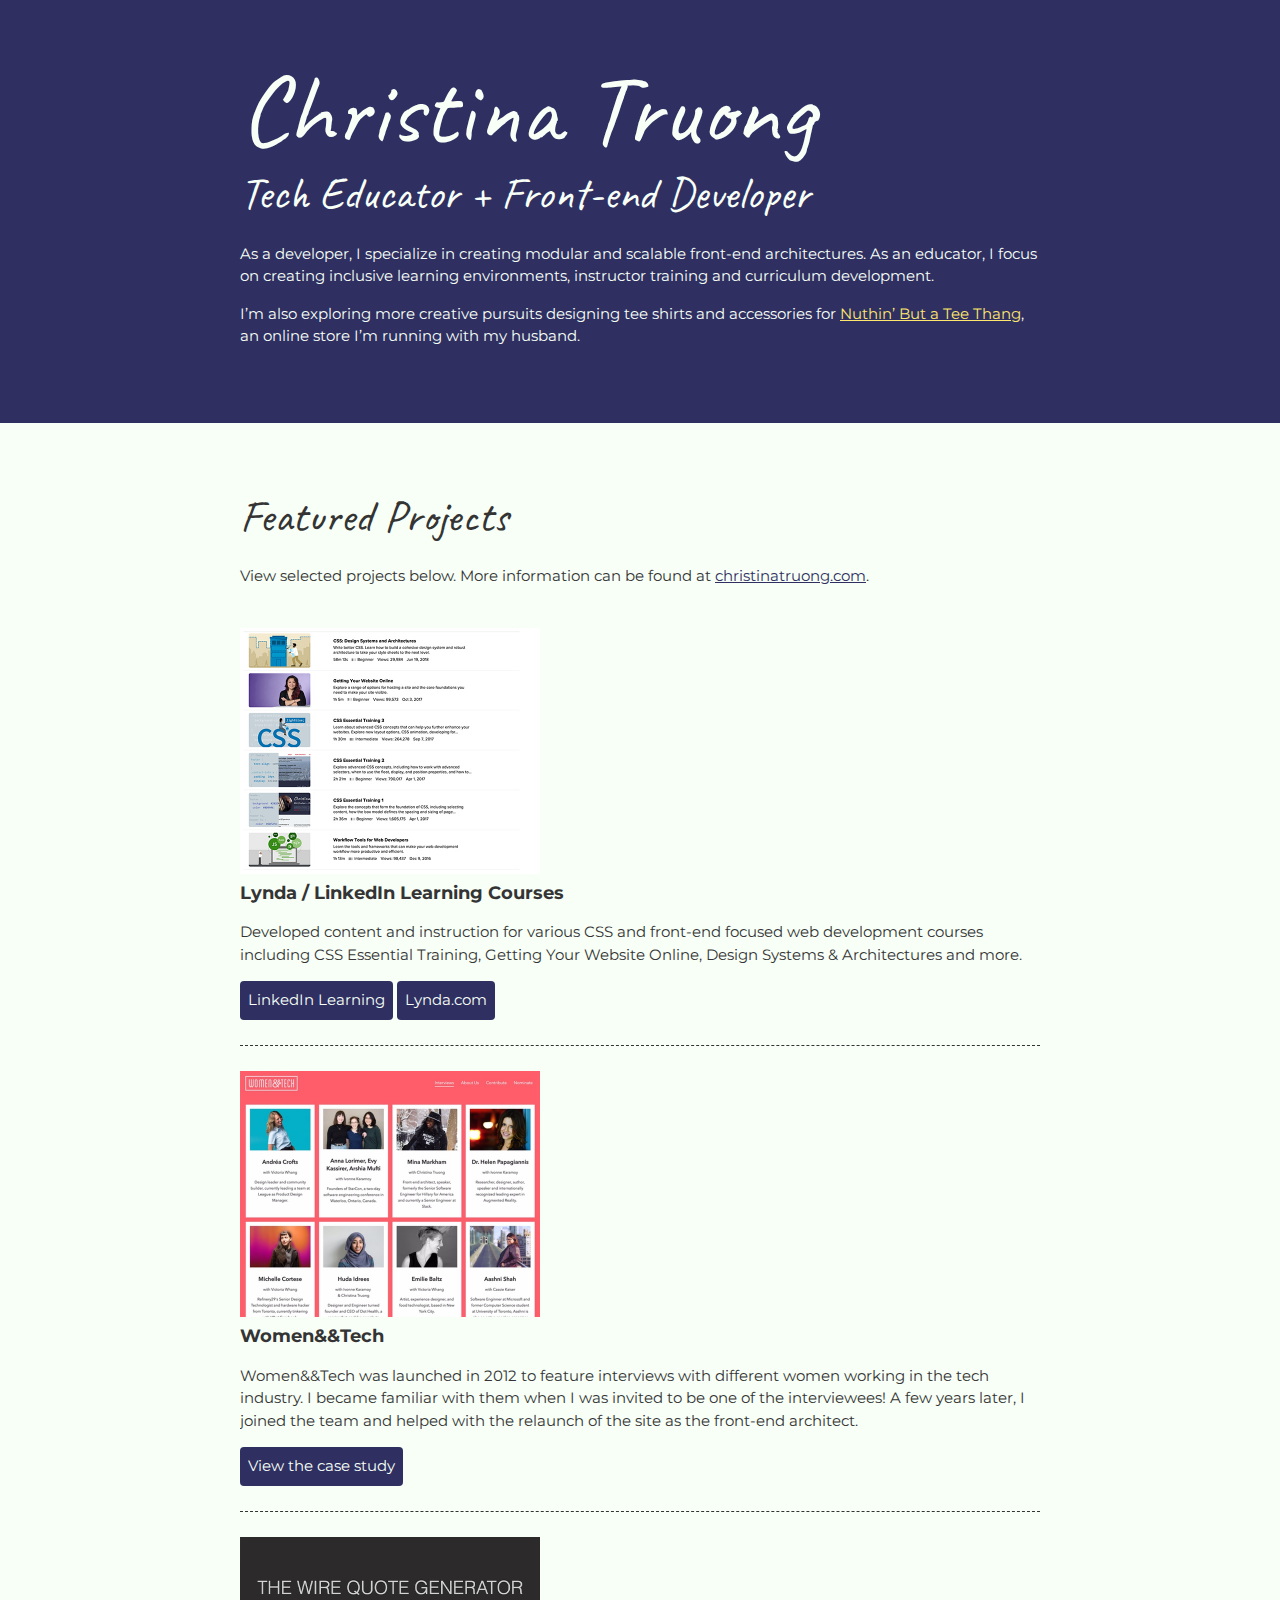
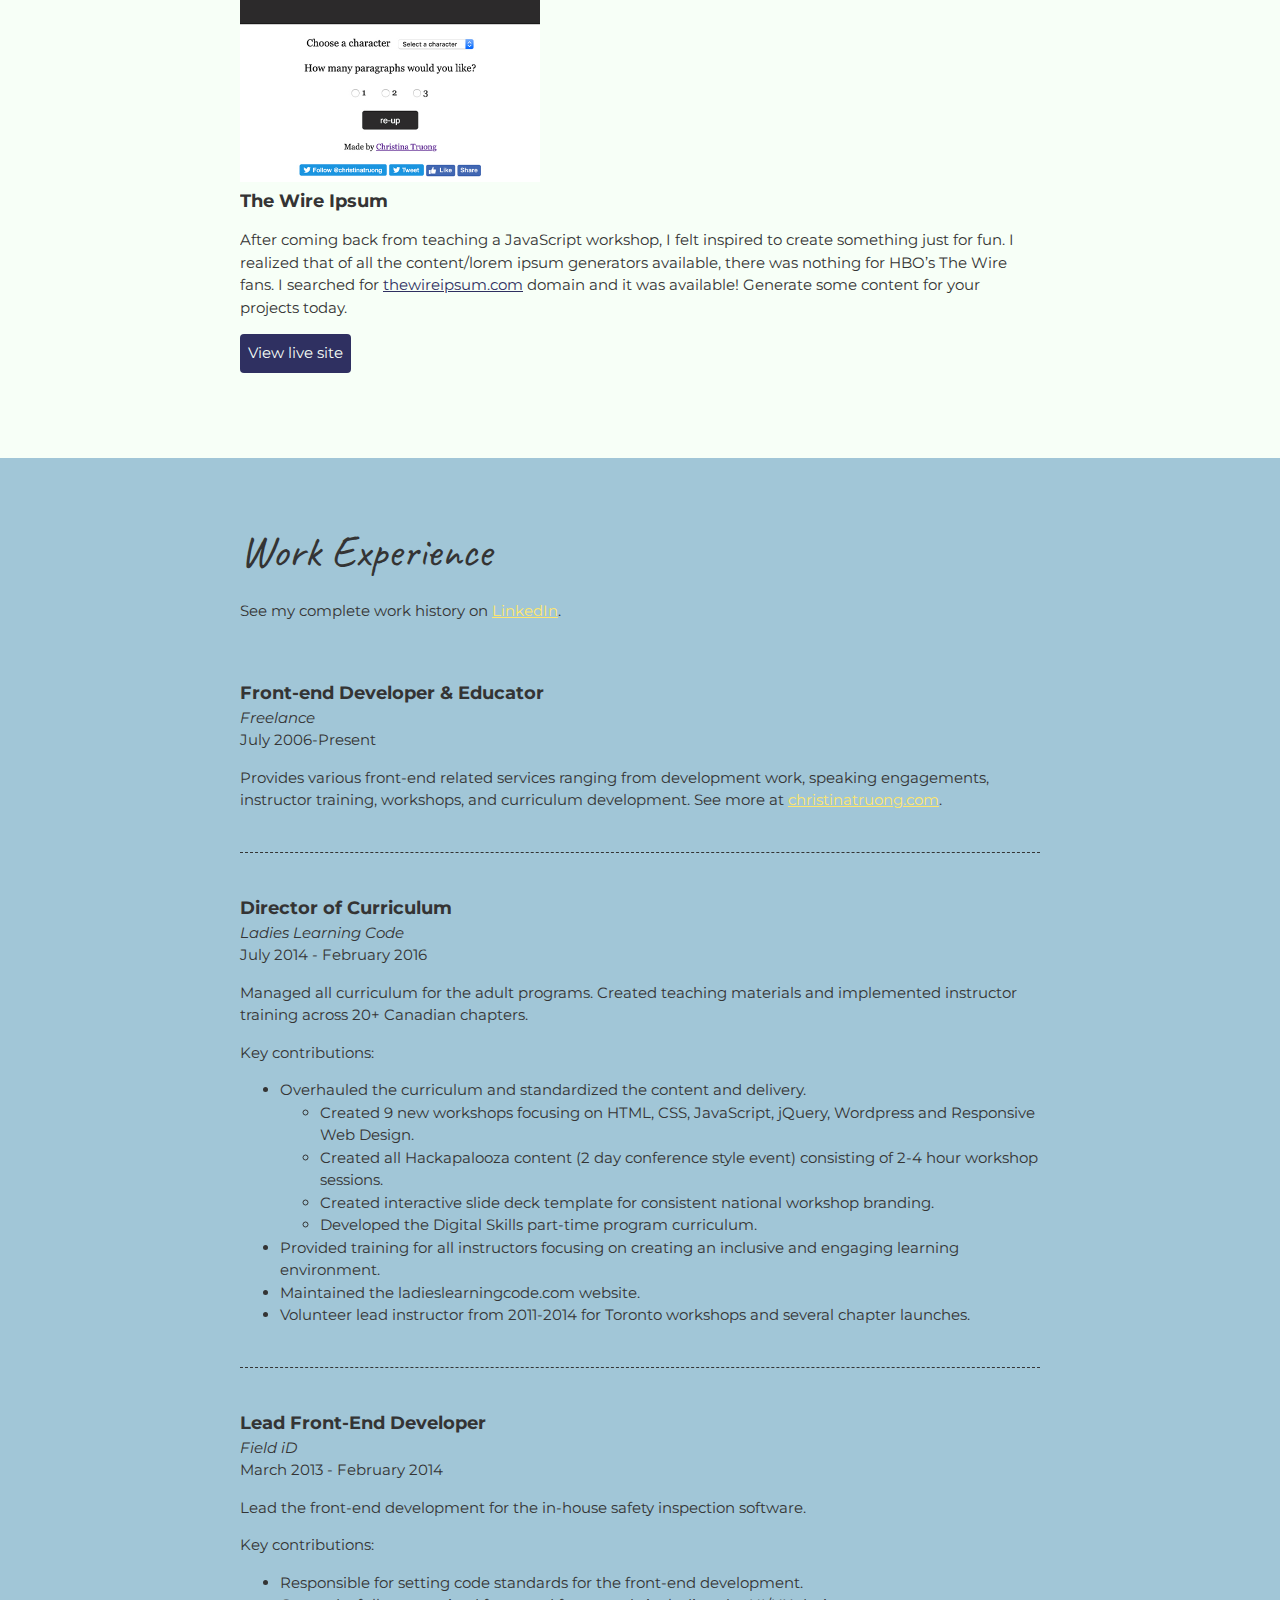
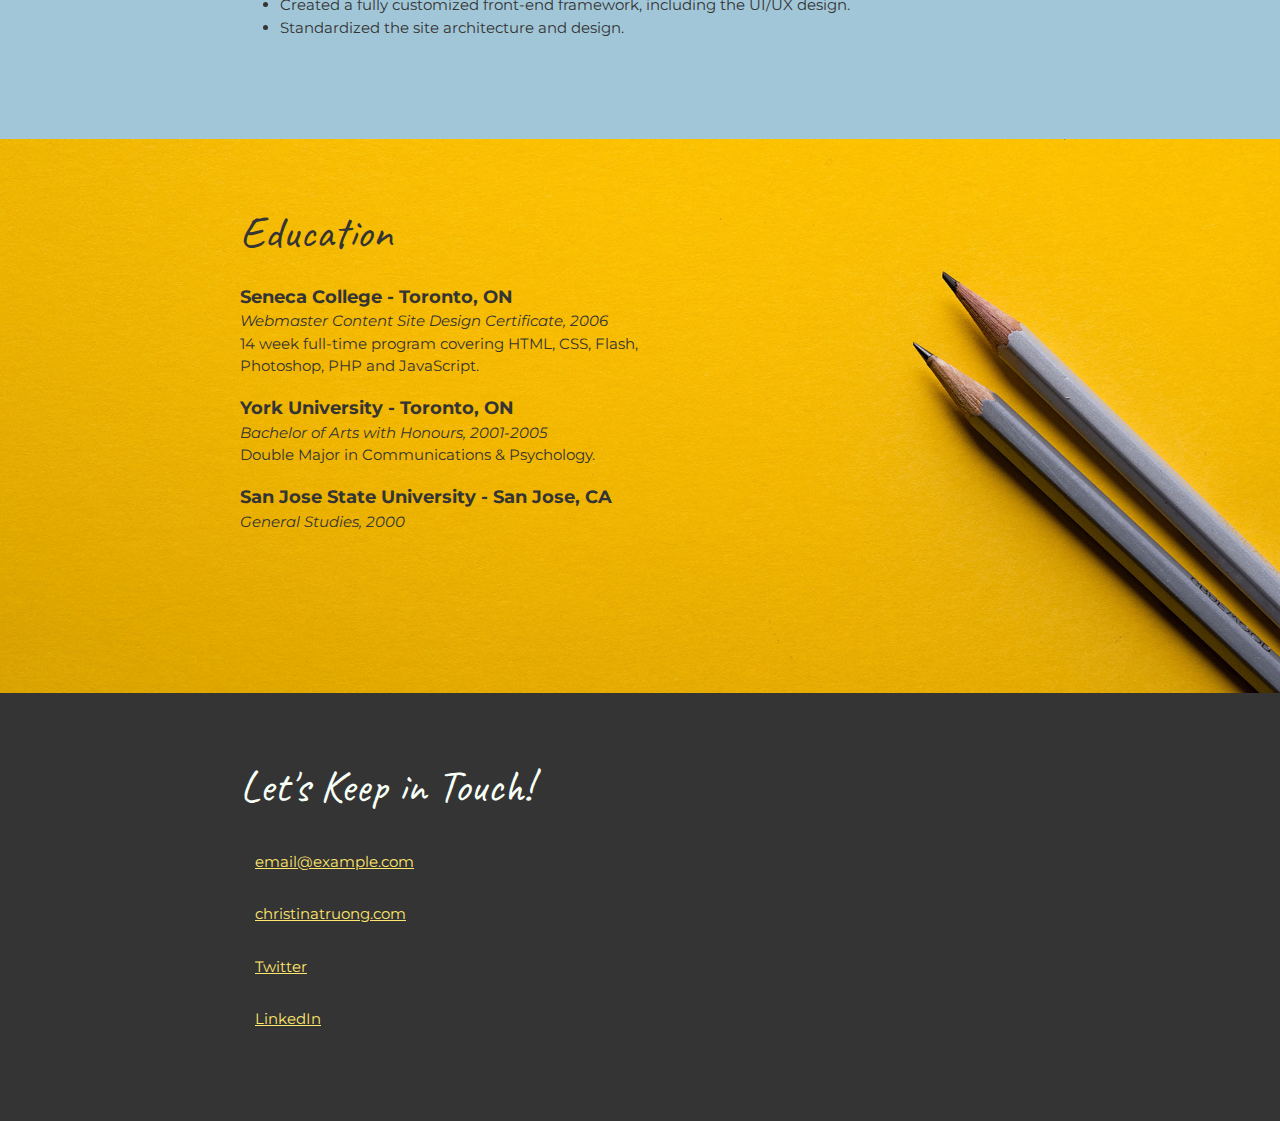
==== Challenge2_CSS_Basics/index.html @ 029964ad "Challenge2_CSS_Basics" ====
<!DOCTYPE html>
<html lang="en">
  <head>
    <meta charset="UTF-8">
    <meta name="viewport" content="width=device-width, initial-scale=1.0">
    <title>Christina Truong, Tech Educator + Front-end Developer</title>
    <link href="https://fonts.googleapis.com/css?family=Caveat|Montserrat:400,600&display=swap" rel="stylesheet">
    <link rel="stylesheet" href="css/styles.css">
  </head>
  <body>
    <main>
      <!-- ***************  ABOUT / PROFILE  **************** -->
      <header>
        <div class="content-wrap">
          <h1>Christina Truong</h1>
          <h2>Tech Educator + Front-end Developer</h2>

          <p>As a developer, I specialize in creating modular and scalable front-end architectures. As an educator, I focus on creating inclusive learning environments, instructor training and curriculum development.</p>
          <p>I’m also exploring more creative pursuits designing tee shirts and accessories for <a href="http://teethang.com" target="_blank">Nuthin’ But a Tee Thang</a>, an online store I’m running with my husband.</p>
        </div>
      </header>

      <!-- ************ PROJECTS / PORTFOLIO  ************** -->
      <section class="projects">
        <div class="content-wrap divider">
          <h2>Featured Projects</h2>
          <p>View selected projects below. More information can be found at <a href="http://christinatruong.com">christinatruong.com</a>.</p>

          <!-- Project 1 -->
          <section class="project-item">
            <img src="images/project-courses.jpg" alt="Lynda & LinkedIn Learning course list">
            <h3>Lynda / LinkedIn Learning Courses</h3>
            <p>Developed content and instruction for various CSS and front-end focused web development courses including CSS Essential Training, Getting Your Website Online, Design Systems & Architectures and more.</p>
            <a class="btn" href="https://www.linkedin.com/learning/instructors/christina-truong?u=2125562" target="_blank">LinkedIn Learning</a>
            <a class="btn" href="https://www.lynda.com/Christina-Truong/7842227-1.html">Lynda.com</a>
          </section>

          <!-- Project 2 -->
          <section class="project-item">
            <img src="images/project-women-tech.jpg" alt="Women and Tech website">
            <h3>Women&&Tech</h3>
            <p>Women&&Tech was launched in 2012 to feature interviews with different women working in the tech industry. I became familiar with them when I was invited to be one of the interviewees! A few years later, I joined the team and helped with the relaunch of the site as the front-end architect.</p>
            <a class="btn" href="http://christinatruong.com/projects/women-and-tech-redesign.html" target="_blank">View the case study</a>
          </section>

          <!-- Project 3 -->
          <section class="project-item">
            <img src="images/project-wire-ipsum.jpg" alt="The Wire Ipsum website">
            <h3>The Wire Ipsum</h3>
            <p>After coming back from teaching a JavaScript workshop, I felt inspired to create something just for fun. I realized that of all the content/lorem ipsum generators available, there was nothing for HBO’s The Wire fans. I searched for <a href="http://thewireipsum.com" target="_blank">thewireipsum.com</a> domain and it was available! Generate some content for your projects today.</p>
            <a class="btn" href="http://thewireipsum.com" target="_blank">View live site</a>
          </section>
        </div>
      </section>

      <!-- ****************  WORK EXPERIENCE  ******************** -->
      <section class="work-experience">
        <div class="content-wrap item-details divider">
          <h2>Work Experience</h2>
          <p>See my complete work history on <a href="https://www.linkedin.com/in/christinatruong/">LinkedIn</a>.</p>

          <!-- Job 1 -->
          <section class="job-item">
            <div class="job-details">
              <h3>Front-end Developer & Educator</h3>
              <p>Freelance</p>
              <p>July 2006-Present</p>
            </div>
            <div class="job-summary">
              <p>Provides various front-end related services ranging from development work, speaking engagements, instructor training, workshops, and curriculum development. See more at  <a href="http://christinatruong.com">christinatruong.com</a>.</p>
            </div>
          </section>

          <!-- Job 2 -->
          <section class="job-item">
            <div class="job-details">
              <h3>Director of Curriculum</h3>
              <p>Ladies Learning Code</p>
              <p>July 2014 - February 2016</p>
            </div>
            <div class="job-summary">
              <p>Managed all curriculum for the adult programs. Created teaching materials and implemented instructor training across 20+ Canadian chapters.</p>
              <p>Key contributions:</p>
              <ul>
                <li>Overhauled the curriculum and standardized the content and delivery.
                  <ul>
                    <li>Created 9 new workshops focusing on HTML, CSS, JavaScript, jQuery, Wordpress and Responsive Web Design.</li>
                    <li>Created all Hackapalooza content (2 day conference style event) consisting of 2-4 hour workshop sessions.</li>
                    <li>Created interactive slide deck template for consistent national workshop branding.</li>
                    <li>Developed the Digital Skills part-time program curriculum.</li>
                  </ul>
                </li>
                <li>Provided training for all instructors focusing on creating an inclusive and engaging learning environment.</li>
                <li>Maintained the ladieslearningcode.com website.</li>
                <li>Volunteer lead instructor from 2011-2014 for Toronto workshops and several chapter launches.</li>
              </ul>
            </div>
          </section>

          <!-- Job 3 -->
          <section class="job-item">
            <div class="job-details">
              <h3>Lead Front-End Developer</h3>
              <p>Field iD</p>
              <p>March 2013 - February 2014</p>
            </div>
            <div class="job-summary">
              <p>Lead the front-end development for the in-house safety inspection software.</p>
              <p>Key contributions:</p>
              <ul>
                <li>Responsible for setting code standards for the front-end development.</li>
                <li>Created a fully customized front-end framework, including the UI/UX design.</li>
                <li>Standardized the site architecture and design.</li>
              </ul>
            </div>
          </section>
        </div>
      </section>

      <!-- *************  EDUCATION & CERTIFICATIONS *********** -->
      <section class="education">
        <div class="content-wrap item-details">
          <h2>Education</h2>

          <section>
            <h3>Seneca College - Toronto, ON</h3>
            <p>Webmaster Content Site Design Certificate, 2006</p>
            <p>14 week full-time program covering HTML, CSS, Flash, Photoshop, PHP and JavaScript.</p>
          </section>

          <section>
            <h3>York University - Toronto, ON</h3>
            <p>Bachelor of Arts with Honours, 2001-2005</p>
            <p>Double Major in Communications & Psychology.</p>
          </section>

          <section>
            <h3>San Jose State University - San Jose, CA</h3>
            <p>General Studies, 2000</p>
          </section>
        </div>
      </section>

      <!-- ************  CONTACT INFO / SOCIAL MEDIA  ************ -->
      <footer>
        <div class="content-wrap">
          <h2>Let's Keep in Touch!</h2>

          <!-- Social media and contact links. Add or remove any networks. -->
          <ul class="contact-list">
            <li><a href="mailto:email@example.com">email@example.com</a></li>
            <li><a href="http://christinatruong.com" target="_blank">christinatruong.com</a></li>
            <li><a href="http://twitter.com/christinatruong" target="_blank">Twitter</a></li>
            <li><a href="#" target="_blank">LinkedIn</a></li>
          </ul>
        </div>
      </footer>
    </main>
  </body>
</html>
---- Challenge2_CSS_Basics/css/styles.css ----
/*
COLOR PALETTE
https://coolors.co/f7fff7-343434-2f3061-ffe66d-a1c6d7
#F7FFF7 - almost white
#343434 - dark gray - almost black
#2F3061 - blue dark
#FFE66D - yellow
#A1C6D7 - blue light
*/


/* Global styles
------------------------------------*/
html {
  box-sizing: border-box;
}
*, *:before, *:after {
  box-sizing: inherit;
}

body {
  color: #343434;
  margin: 0;
  padding: 0;
  font-family: 'Montserrat', sans-serif;
  font-size: 15px;
  line-height: 1.5;
}
img {
  width: 300px;
}
a {
  color: #FFE66D;
}
a:hover {
  text-decoration: none;
}
h1 {
  font-size: 100px;
  line-height: 1;
}
h2 {
  font-size: 45px;
}
h1, h2 {
  font-family: 'Caveat', cursive;
  font-weight: 400;
  margin: 0;
}
.content-wrap {
  max-width: 800px;
  width: 85%;
  margin: 0 auto;
  padding: 60px 0;
}
h3 {
  margin-bottom: 0;
}
.item-details h3 + p {
  font-style: italic;
}
.item-details h3 ~ p {
  margin: 0;
}
.divider > section {
  border-bottom: 1px dashed #343434;
  padding: 25px 0;
}
.divider > section:last-of-type {
  border-bottom: none;
}


/* Profile
------------------------------------*/
header {
  background: #2F3061;
  color: #F7FFF7;
}


/* Projects
------------------------------------*/
.projects {
  background: #F7FFF7;
}
.projects a {
  color: #2F3061;
}
.projects .btn {
  color: #F7FFF7;
  background: #2F3061;
  text-decoration: none;
  padding: 8px;
  border-radius: 4px;
  display: inline-block;
}
.projects .btn:hover {
  background: rgba(47, 48, 97, 80%);
}
.project-item {
  overflow: hidden;
}
.project-item h3 {
  margin-top: 0;
}


/* Work Experience
------------------------------------*/
.work-experience {
  background: #A1C6D7;
}



/* Education
------------------------------------*/
.education {
  background-image: url(../images/joanna-kosinska-unsplash.jpg);
  background-size: cover;
  background-position: top right;
  padding-bottom: 100px;
}
.education p {
  width: 60%;
}


/* Contact Info
------------------------------------*/
footer {
  background: #343434;
  color: #F7FFF7;
}
.contact-list {
  list-style-type: none;
  padding: 0;
}
.contact-list a {
  padding: 15px;
  display: inline-block;
}
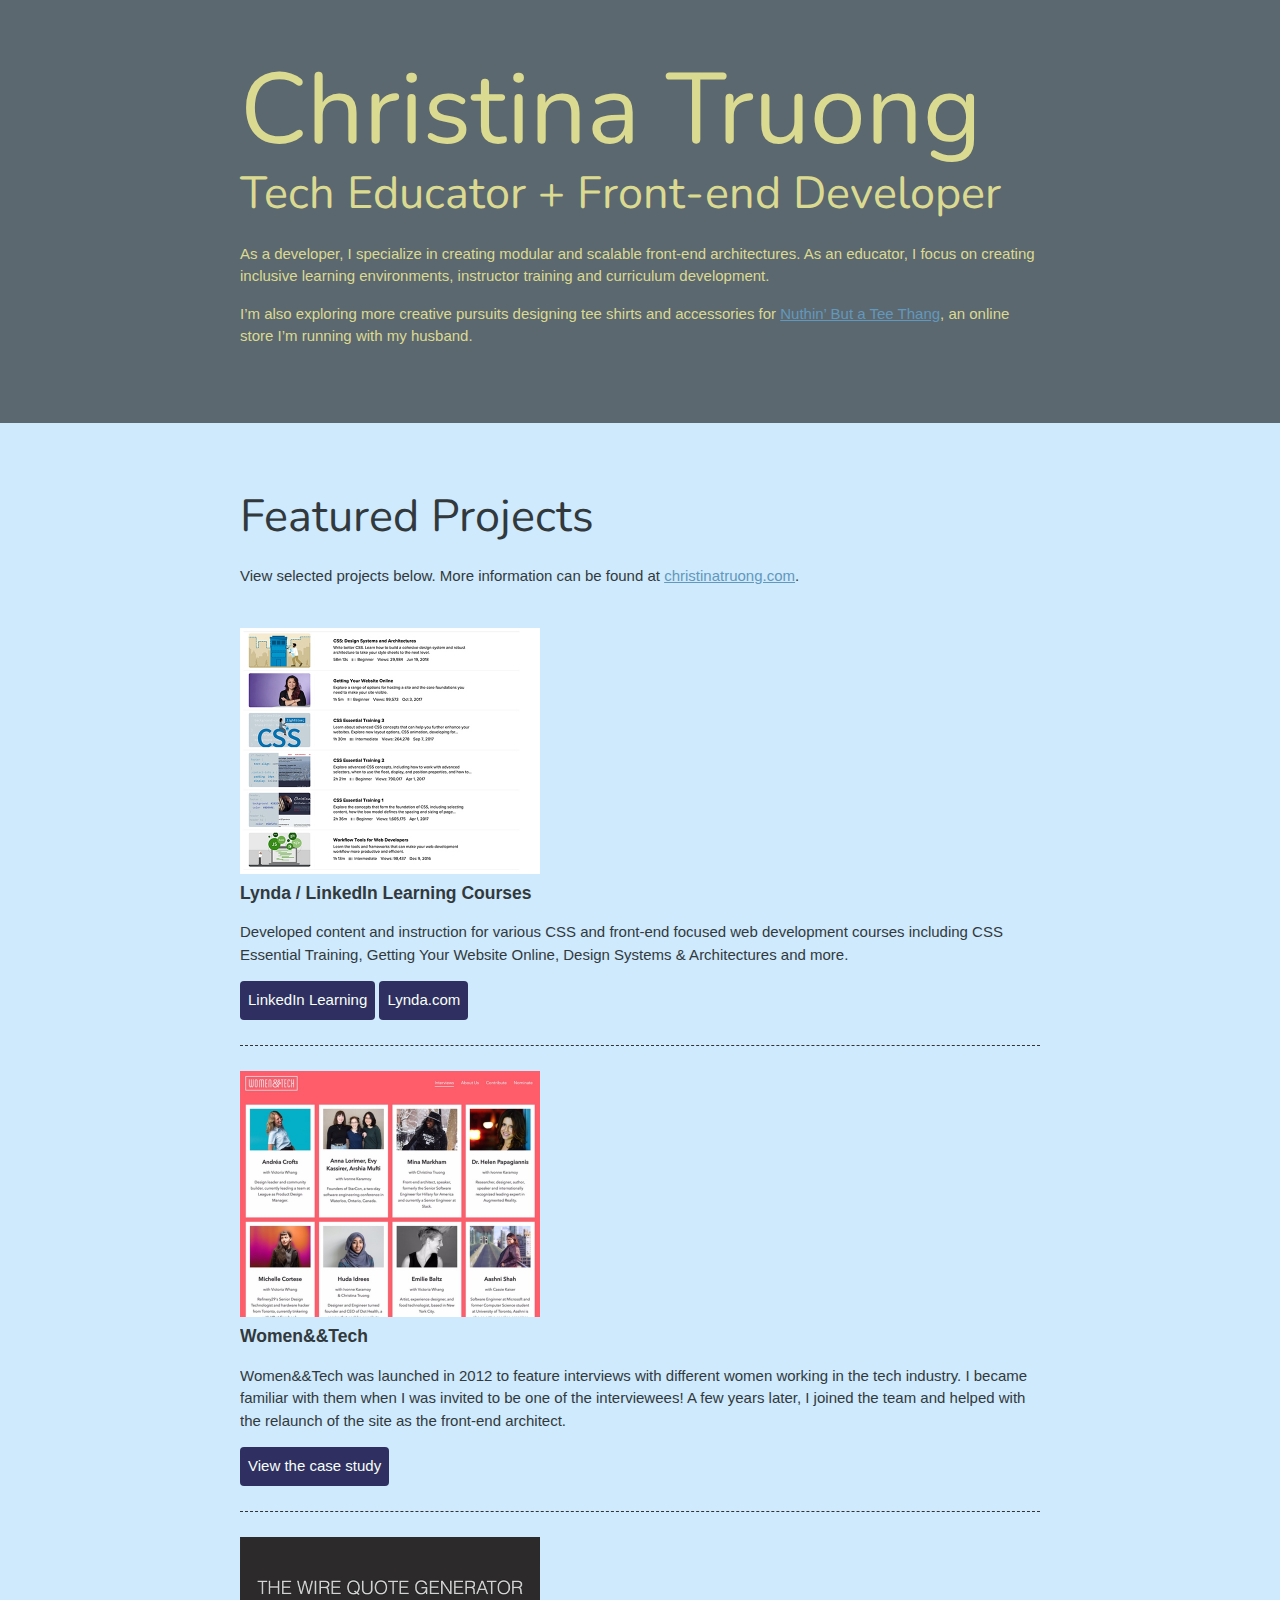
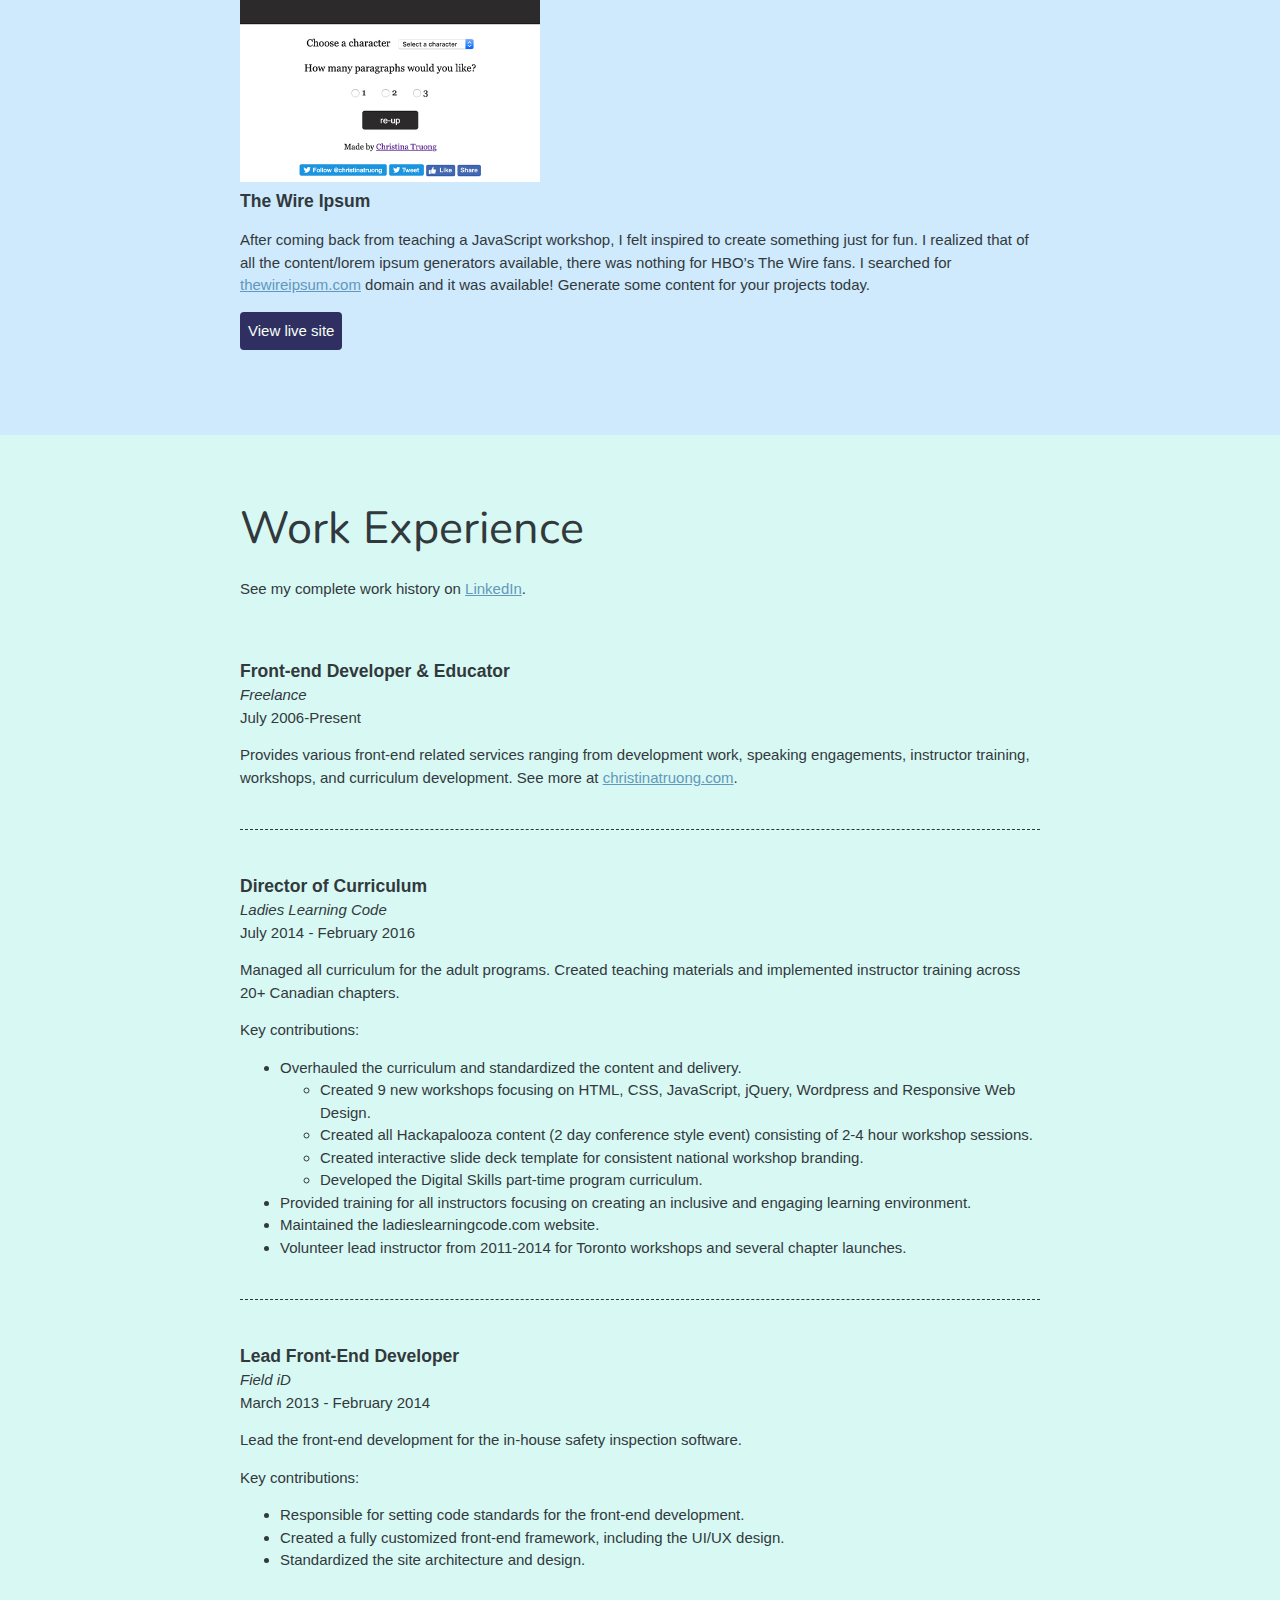
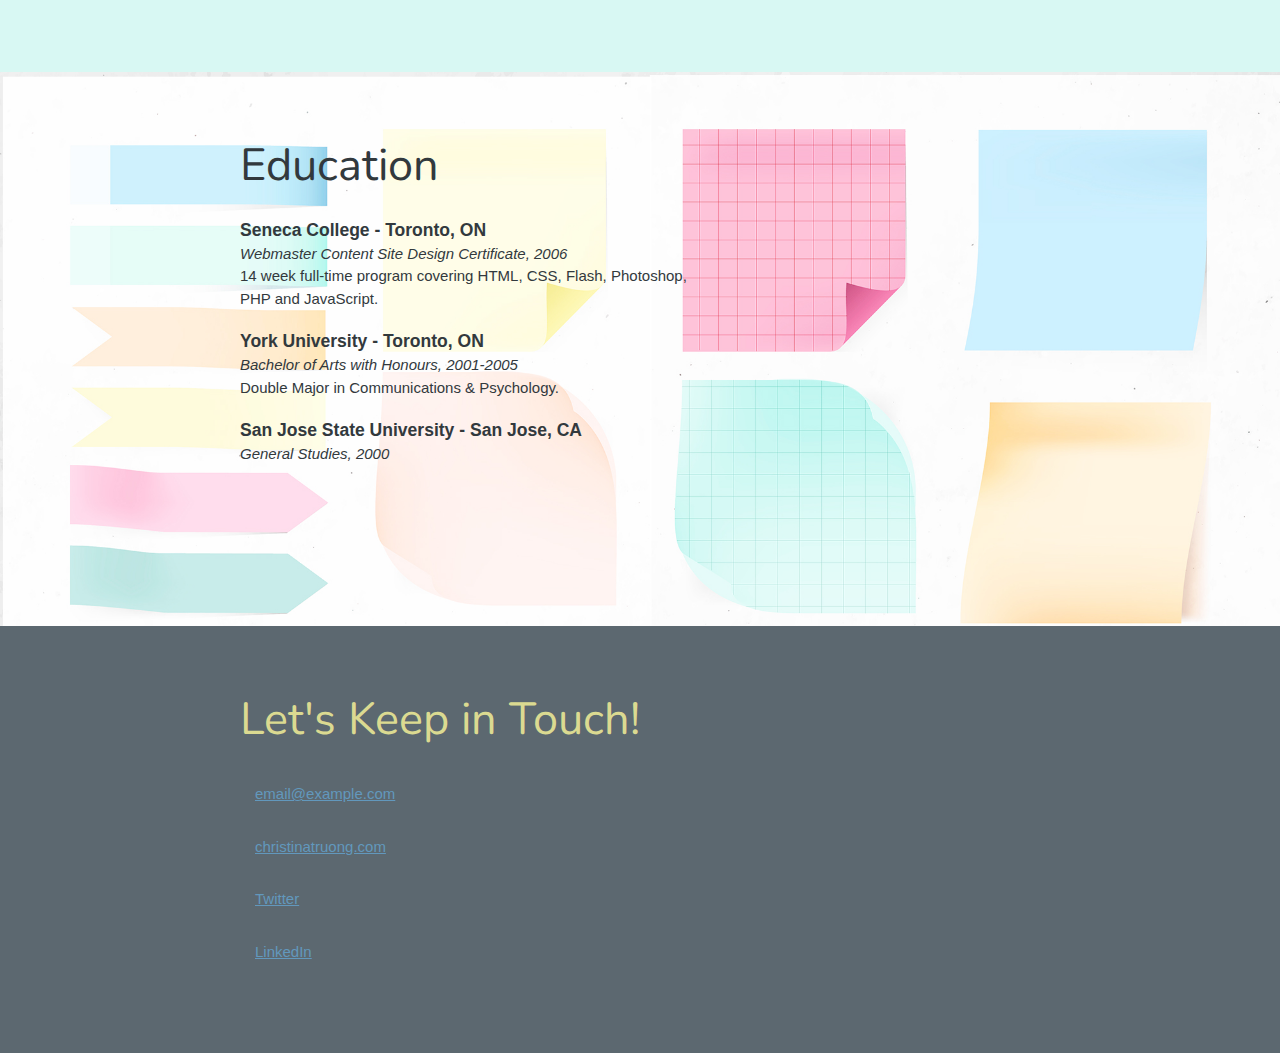
==== commit 7080f358: "Challenge 2_CSS_Basics_Point1_Show us the basics" ====
--- a/Challenge2_CSS_Basics/index.html
+++ b/Challenge2_CSS_Basics/index.html
@@ -4,7 +4,7 @@
     <meta charset="UTF-8">
     <meta name="viewport" content="width=device-width, initial-scale=1.0">
     <title>Christina Truong, Tech Educator + Front-end Developer</title>
-    <link href="https://fonts.googleapis.com/css?family=Caveat|Montserrat:400,600&display=swap" rel="stylesheet">
+    <link href="https://fonts.googleapis.com/css?family=Nunito&display=swap" rel="stylesheet">
     <link rel="stylesheet" href="css/styles.css">
   </head>
   <body>
--- a/Challenge2_CSS_Basics/css/styles.css
+++ b/Challenge2_CSS_Basics/css/styles.css
@@ -1,13 +1,3 @@
-/*
-COLOR PALETTE
-https://coolors.co/f7fff7-343434-2f3061-ffe66d-a1c6d7
-#F7FFF7 - almost white
-#343434 - dark gray - almost black
-#2F3061 - blue dark
-#FFE66D - yellow
-#A1C6D7 - blue light
-*/
-
 
 /* Global styles
 ------------------------------------*/
@@ -19,7 +9,7 @@
 }
 
 body {
-  color: #343434;
+  color: #32393D;
   margin: 0;
   padding: 0;
   font-family: 'Montserrat', sans-serif;
@@ -30,7 +20,7 @@
   width: 300px;
 }
 a {
-  color: #FFE66D;
+  color: #6298BD;
 }
 a:hover {
   text-decoration: none;
@@ -43,7 +33,7 @@
   font-size: 45px;
 }
 h1, h2 {
-  font-family: 'Caveat', cursive;
+  font-family: 'Nunito',sans-serif;
   font-weight: 400;
   margin: 0;
 }
@@ -74,18 +64,18 @@
 /* Profile
 ------------------------------------*/
 header {
-  background: #2F3061;
-  color: #F7FFF7;
+  background: #5C6870;
+  color: #DBDA91;
 }
 
 
 /* Projects
 ------------------------------------*/
 .projects {
-  background: #F7FFF7;
+  background: #CEEAFC;
 }
 .projects a {
-  color: #2F3061;
+  color: #6298BD;
 }
 .projects .btn {
   color: #F7FFF7;
@@ -109,7 +99,7 @@
 /* Work Experience
 ------------------------------------*/
 .work-experience {
-  background: #A1C6D7;
+  background: #D8F8F3;
 }
 
 
@@ -117,7 +107,7 @@
 /* Education
 ------------------------------------*/
 .education {
-  background-image: url(../images/joanna-kosinska-unsplash.jpg);
+  background-image: url(../images/postit.jpg);
   background-size: cover;
   background-position: top right;
   padding-bottom: 100px;
@@ -130,8 +120,8 @@
 /* Contact Info
 ------------------------------------*/
 footer {
-  background: #343434;
-  color: #F7FFF7;
+  background: #5C6870;
+  color: #DBDA91;
 }
 .contact-list {
   list-style-type: none;
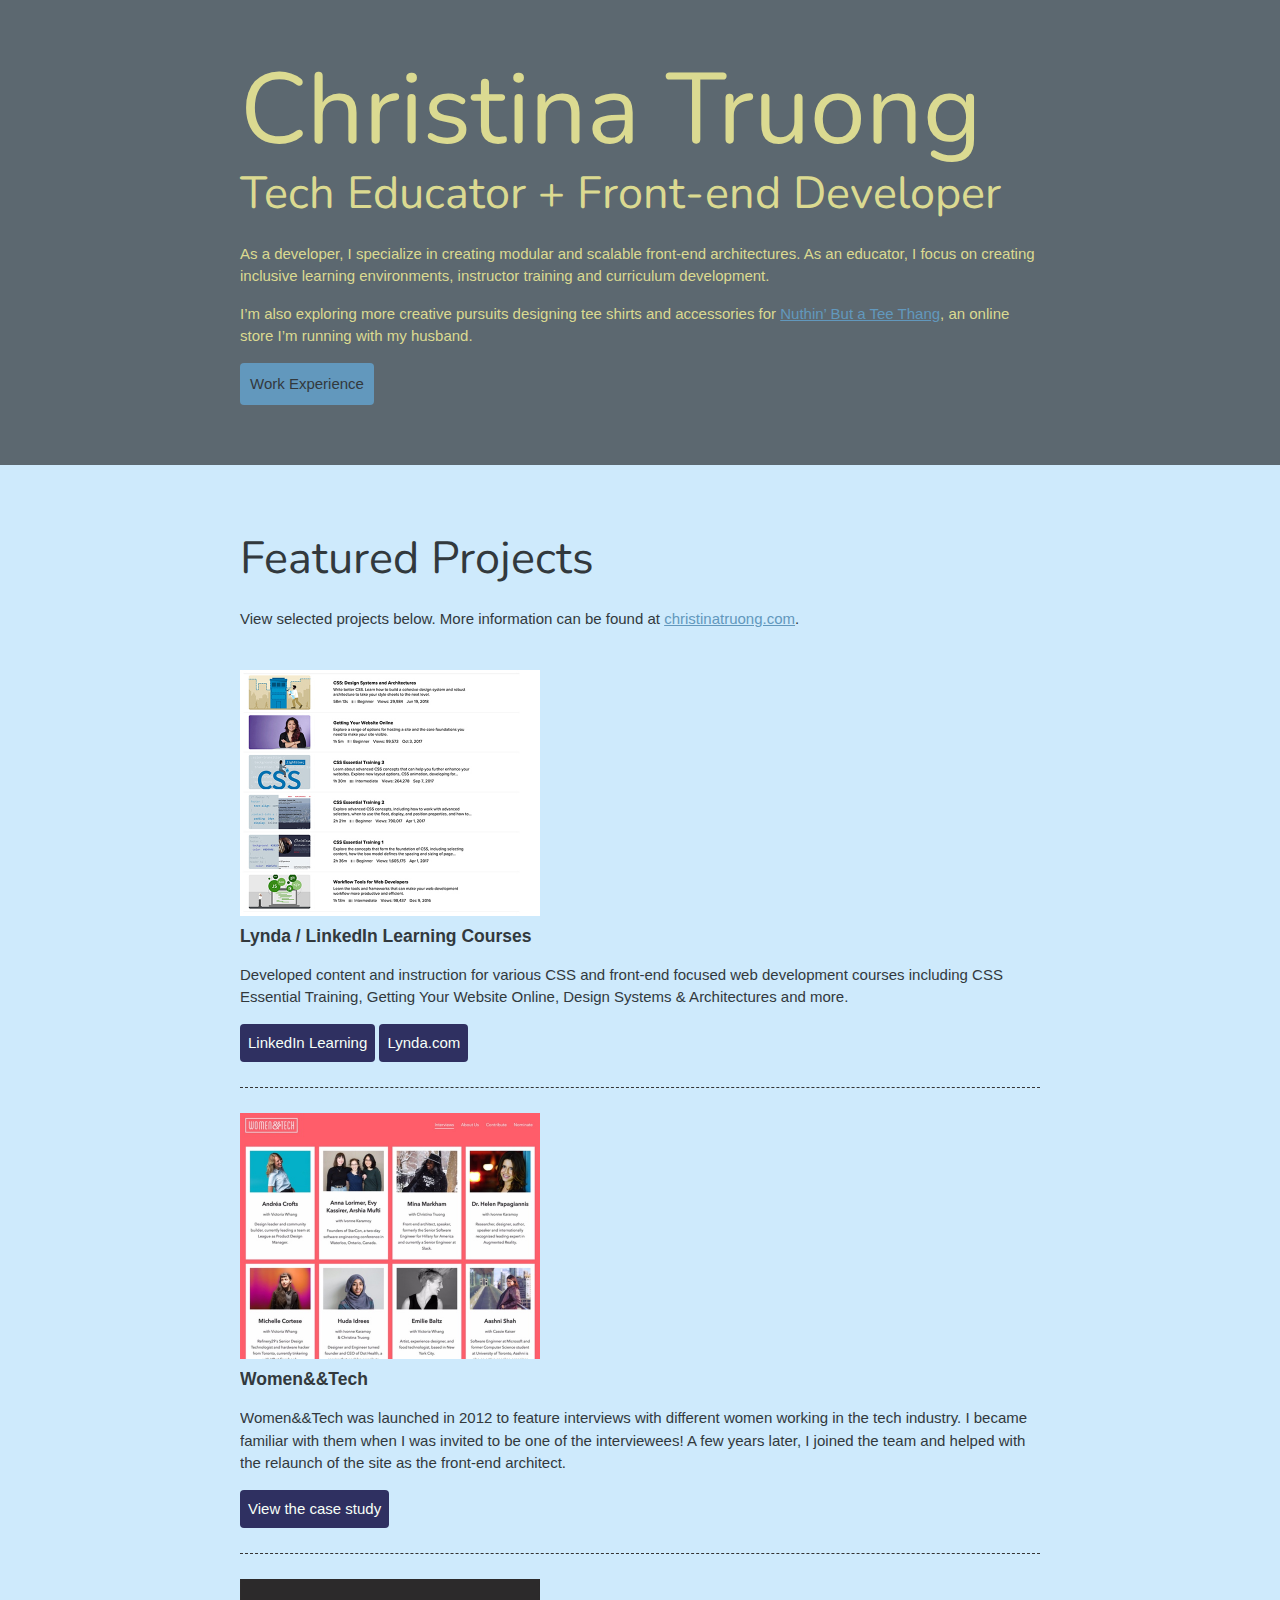
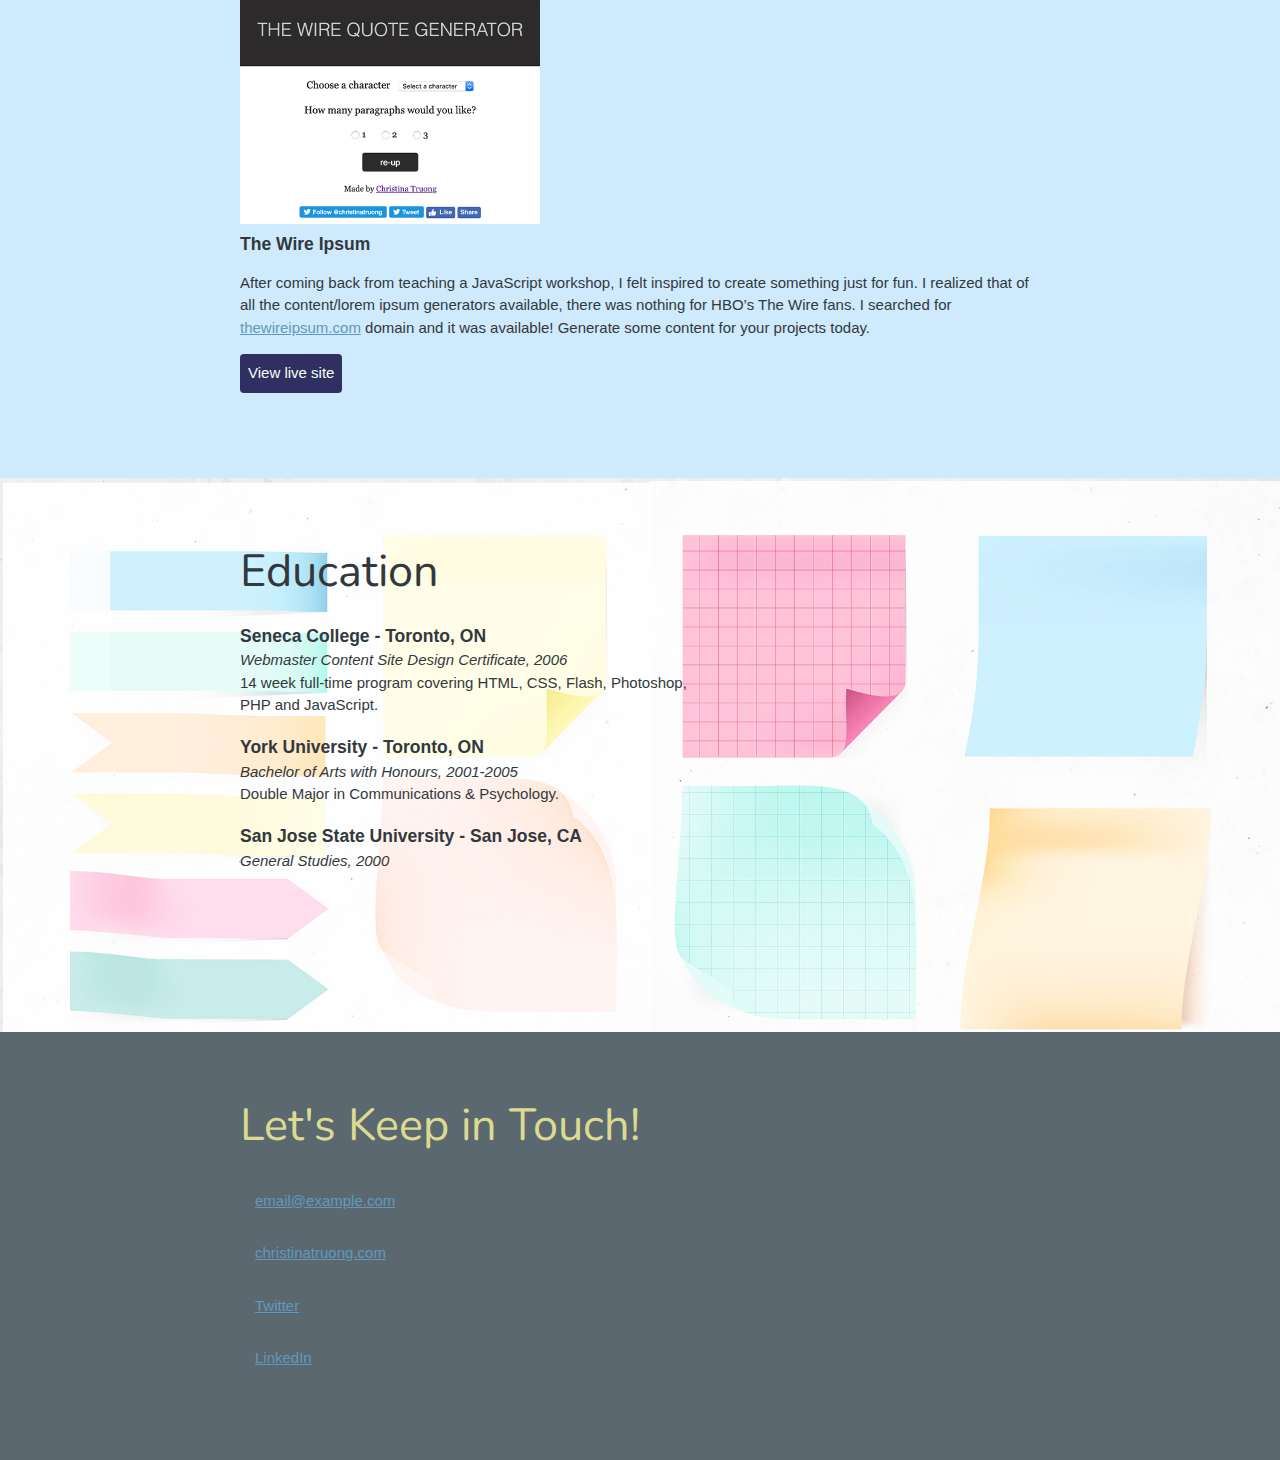
==== commit da47e2a6: "Challenge 2_CSS_Basics_Point2_Create a new webpage:" ====
--- a/Challenge2_CSS_Basics/index.html
+++ b/Challenge2_CSS_Basics/index.html
@@ -17,6 +17,8 @@
 
           <p>As a developer, I specialize in creating modular and scalable front-end architectures. As an educator, I focus on creating inclusive learning environments, instructor training and curriculum development.</p>
           <p>I’m also exploring more creative pursuits designing tee shirts and accessories for <a href="http://teethang.com" target="_blank">Nuthin’ But a Tee Thang</a>, an online store I’m running with my husband.</p>
+          <!-- Work Experience -->
+            <a class="webtn" href="work_experience.html" target="_blank">Work Experience</a>
         </div>
       </header>
 
@@ -49,70 +51,6 @@
             <h3>The Wire Ipsum</h3>
             <p>After coming back from teaching a JavaScript workshop, I felt inspired to create something just for fun. I realized that of all the content/lorem ipsum generators available, there was nothing for HBO’s The Wire fans. I searched for <a href="http://thewireipsum.com" target="_blank">thewireipsum.com</a> domain and it was available! Generate some content for your projects today.</p>
             <a class="btn" href="http://thewireipsum.com" target="_blank">View live site</a>
-          </section>
-        </div>
-      </section>
-
-      <!-- ****************  WORK EXPERIENCE  ******************** -->
-      <section class="work-experience">
-        <div class="content-wrap item-details divider">
-          <h2>Work Experience</h2>
-          <p>See my complete work history on <a href="https://www.linkedin.com/in/christinatruong/">LinkedIn</a>.</p>
-
-          <!-- Job 1 -->
-          <section class="job-item">
-            <div class="job-details">
-              <h3>Front-end Developer & Educator</h3>
-              <p>Freelance</p>
-              <p>July 2006-Present</p>
-            </div>
-            <div class="job-summary">
-              <p>Provides various front-end related services ranging from development work, speaking engagements, instructor training, workshops, and curriculum development. See more at  <a href="http://christinatruong.com">christinatruong.com</a>.</p>
-            </div>
-          </section>
-
-          <!-- Job 2 -->
-          <section class="job-item">
-            <div class="job-details">
-              <h3>Director of Curriculum</h3>
-              <p>Ladies Learning Code</p>
-              <p>July 2014 - February 2016</p>
-            </div>
-            <div class="job-summary">
-              <p>Managed all curriculum for the adult programs. Created teaching materials and implemented instructor training across 20+ Canadian chapters.</p>
-              <p>Key contributions:</p>
-              <ul>
-                <li>Overhauled the curriculum and standardized the content and delivery.
-                  <ul>
-                    <li>Created 9 new workshops focusing on HTML, CSS, JavaScript, jQuery, Wordpress and Responsive Web Design.</li>
-                    <li>Created all Hackapalooza content (2 day conference style event) consisting of 2-4 hour workshop sessions.</li>
-                    <li>Created interactive slide deck template for consistent national workshop branding.</li>
-                    <li>Developed the Digital Skills part-time program curriculum.</li>
-                  </ul>
-                </li>
-                <li>Provided training for all instructors focusing on creating an inclusive and engaging learning environment.</li>
-                <li>Maintained the ladieslearningcode.com website.</li>
-                <li>Volunteer lead instructor from 2011-2014 for Toronto workshops and several chapter launches.</li>
-              </ul>
-            </div>
-          </section>
-
-          <!-- Job 3 -->
-          <section class="job-item">
-            <div class="job-details">
-              <h3>Lead Front-End Developer</h3>
-              <p>Field iD</p>
-              <p>March 2013 - February 2014</p>
-            </div>
-            <div class="job-summary">
-              <p>Lead the front-end development for the in-house safety inspection software.</p>
-              <p>Key contributions:</p>
-              <ul>
-                <li>Responsible for setting code standards for the front-end development.</li>
-                <li>Created a fully customized front-end framework, including the UI/UX design.</li>
-                <li>Standardized the site architecture and design.</li>
-              </ul>
-            </div>
           </section>
         </div>
       </section>
--- a/Challenge2_CSS_Basics/css/styles.css
+++ b/Challenge2_CSS_Basics/css/styles.css
@@ -95,6 +95,19 @@
   margin-top: 0;
 }
 
+/* Work Experience - Home button
+------------------------------------*/
+.webtn {
+  color: #32393D;
+  background: #6298BD;
+  text-decoration: none;
+  padding: 10px;
+  border-radius: 4px;
+  display: inline-block;
+}
+.webtn:hover {
+  background: rgba(98, 152, 189, 80%);
+}
 
 /* Work Experience
 ------------------------------------*/
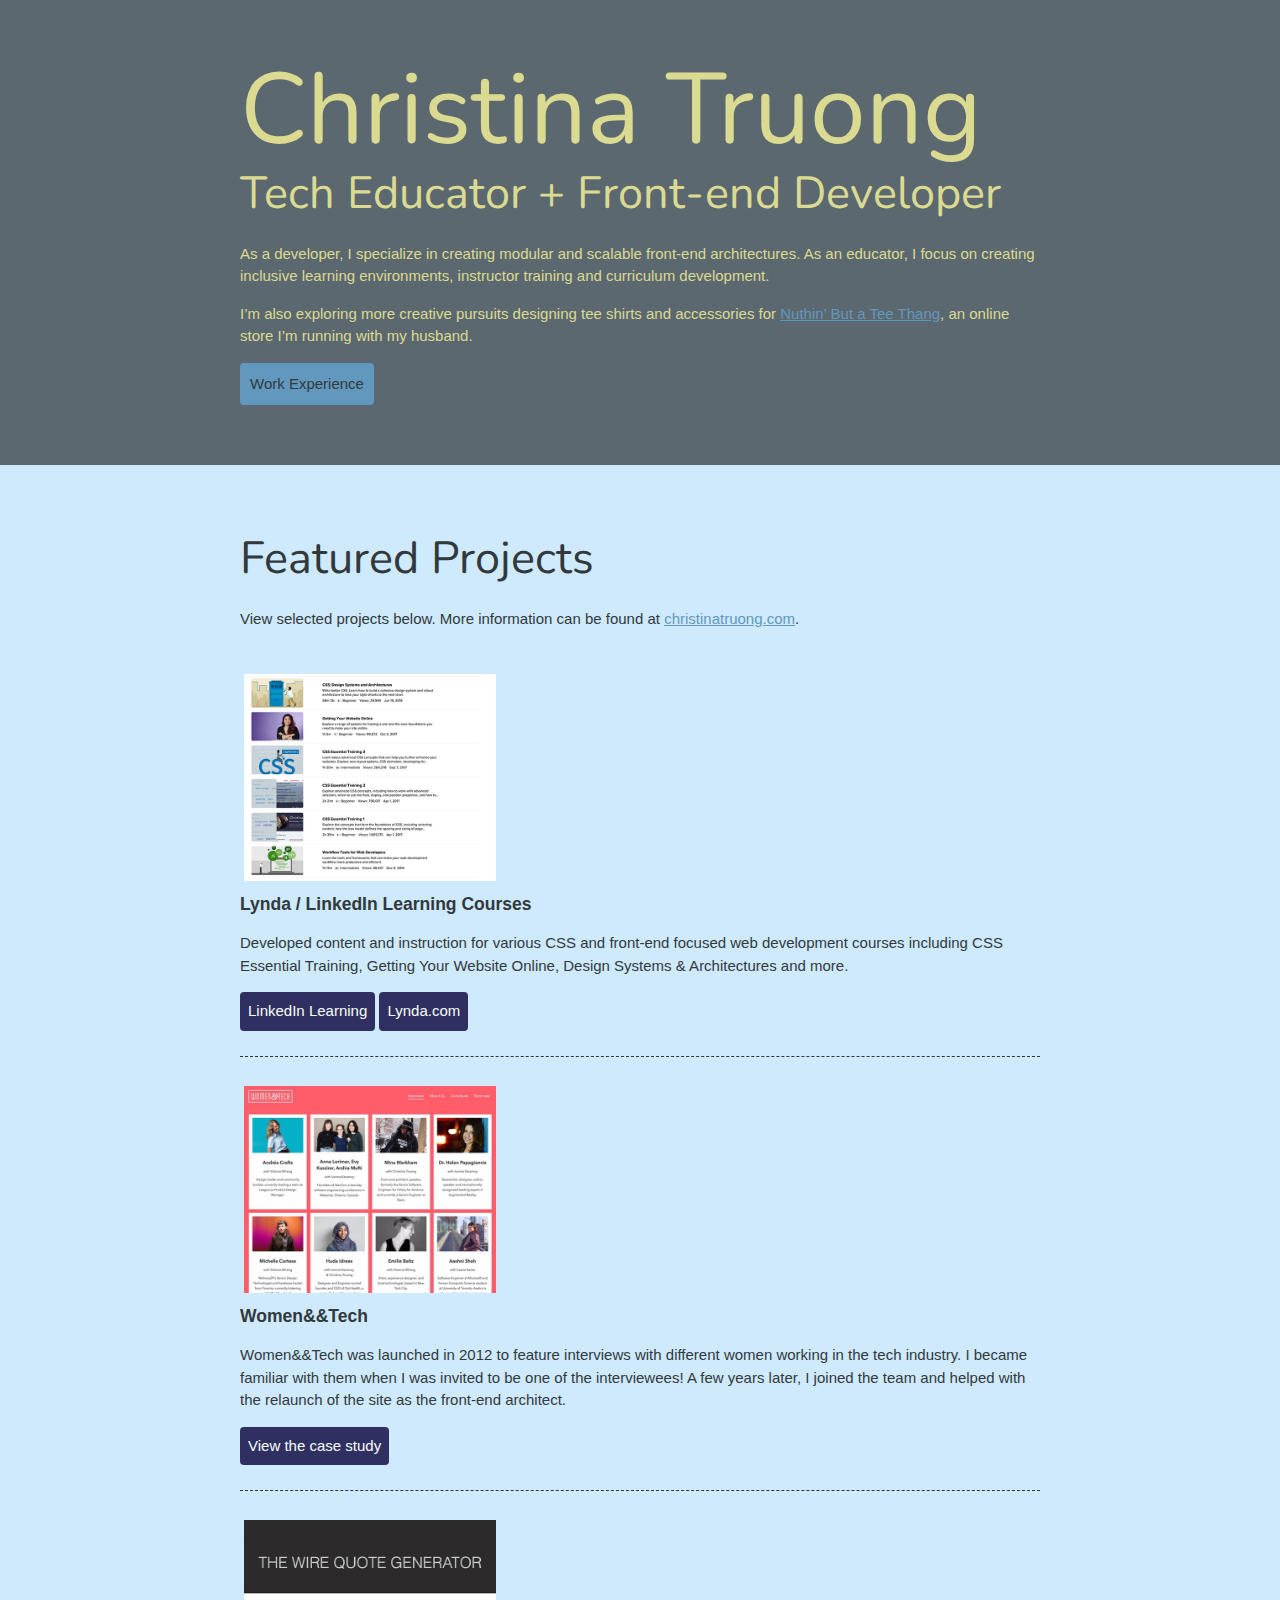
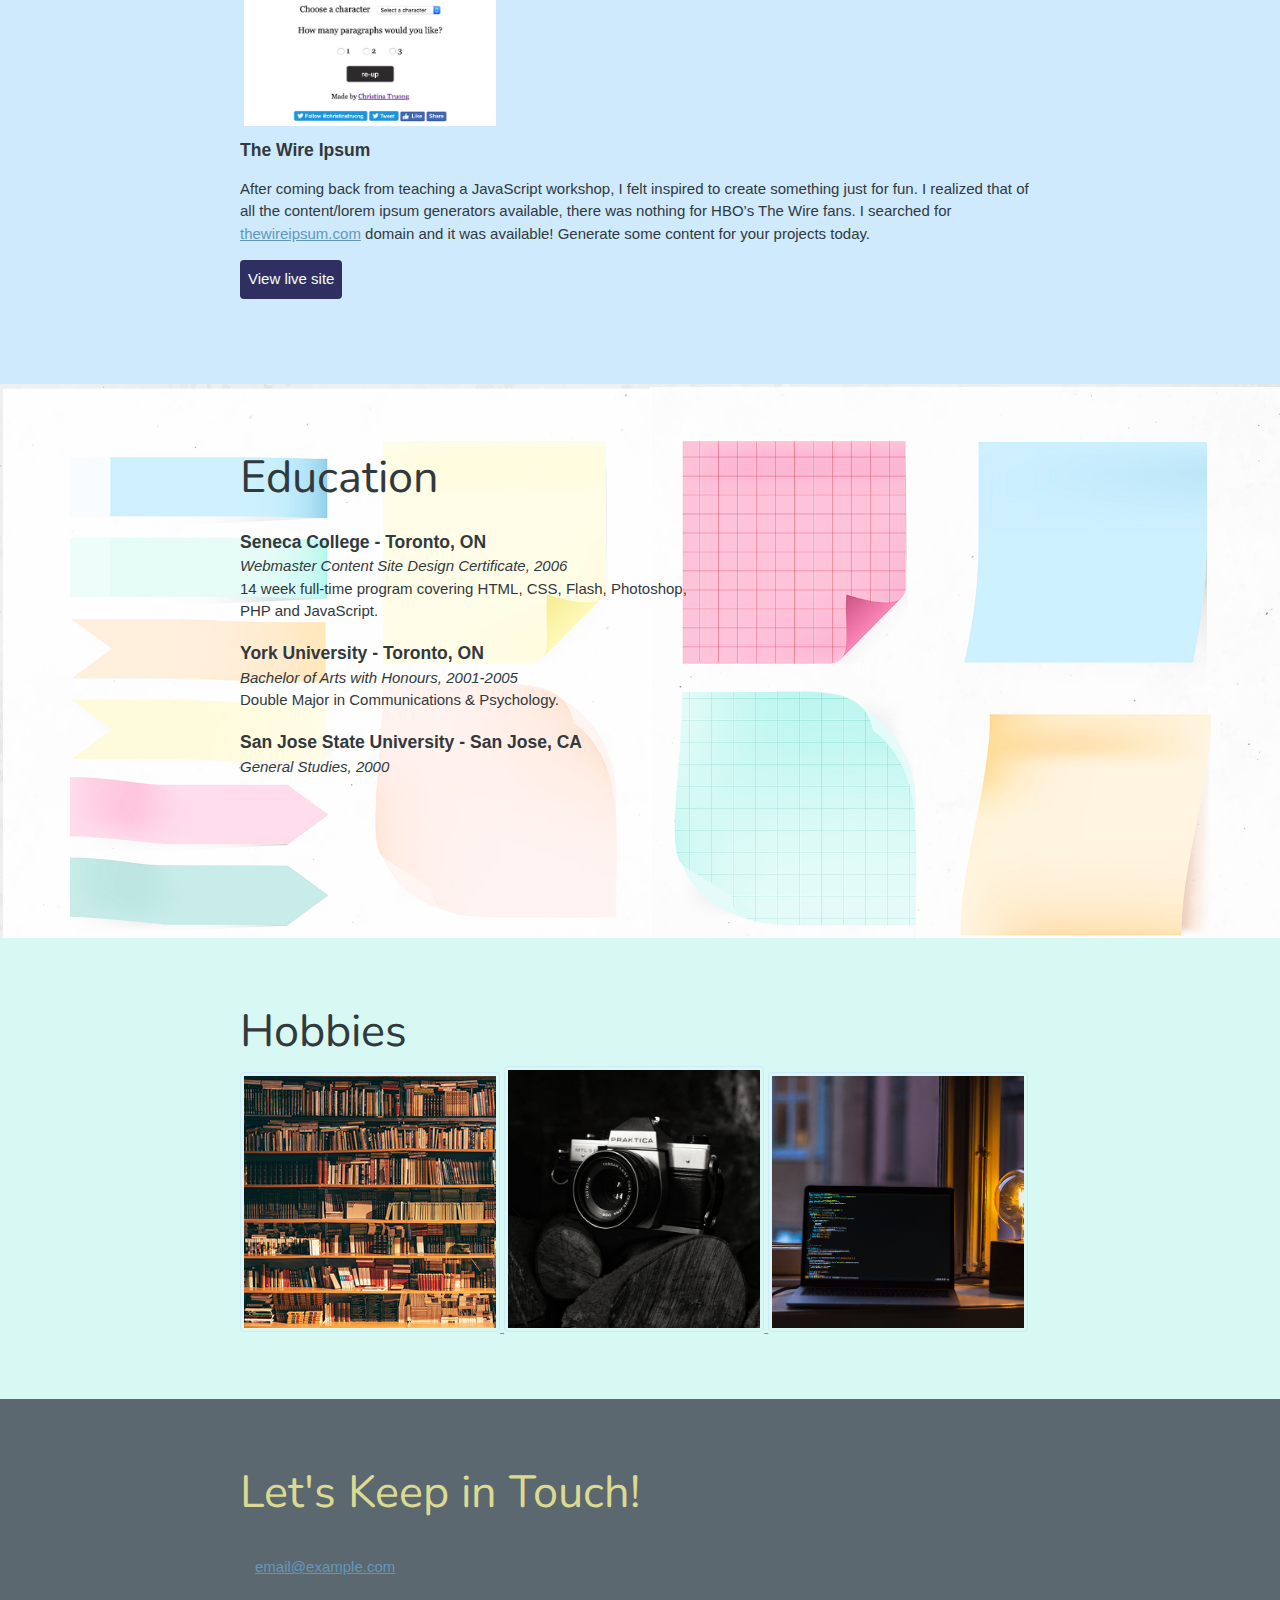
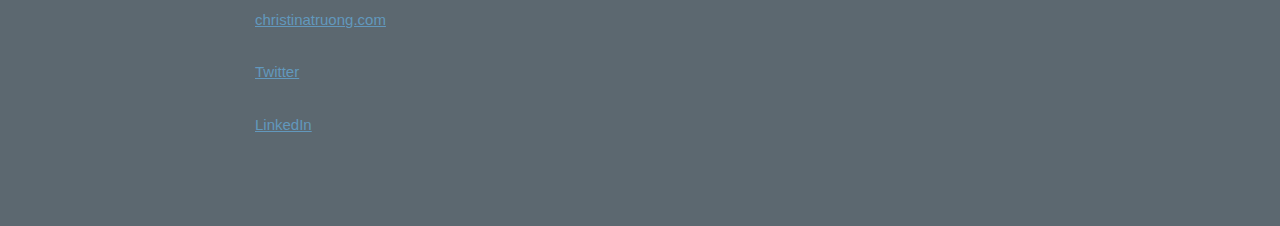
==== commit a915d67c: "Challenge 2_CSS_Basics_Point3_Create a small image gallery section on the homepage" ====
--- a/Challenge2_CSS_Basics/index.html
+++ b/Challenge2_CSS_Basics/index.html
@@ -79,6 +79,21 @@
         </div>
       </section>
 
+      <!-- *************  HOBBIES *********** -->
+      <section class="hobbies">
+        <div class="content-wrap item-details">
+          <h2>Hobbies</h2>
+
+          <a href="images/alfons-morales-unsplash.jpg" target="_blank"> <img alt="books" src="images/alfons-morales-unsplash.jpg">
+          </a>
+          <a href="images/leigh-cooper-unsplash.jpg" target="_blank"> <img alt="camera" src="images/leigh-cooper-unsplash.jpg">
+          </a>
+          <a href="images/oskar-yildiz-unsplash.jpg" target="_blank"> <img alt="code" src="images/oskar-yildiz-unsplash.jpg">
+          </a>
+
+        </div>
+    </section>
+
       <!-- ************  CONTACT INFO / SOCIAL MEDIA  ************ -->
       <footer>
         <div class="content-wrap">
--- a/Challenge2_CSS_Basics/css/styles.css
+++ b/Challenge2_CSS_Basics/css/styles.css
@@ -129,6 +129,22 @@
   width: 60%;
 }
 
+/* Hobbies
+------------------------------------*/
+
+.hobbies {
+  background: #D8F8F3;
+}
+
+img {
+  border: 1px solid #CEEAFC;
+  border-radius: 4px;
+  padding: 3px;
+  width: 260px;
+}
+img:hover {
+  box-shadow: 0 0 4px 3px rgba(98, 152, 189, 80%);
+}
 
 /* Contact Info
 ------------------------------------*/
